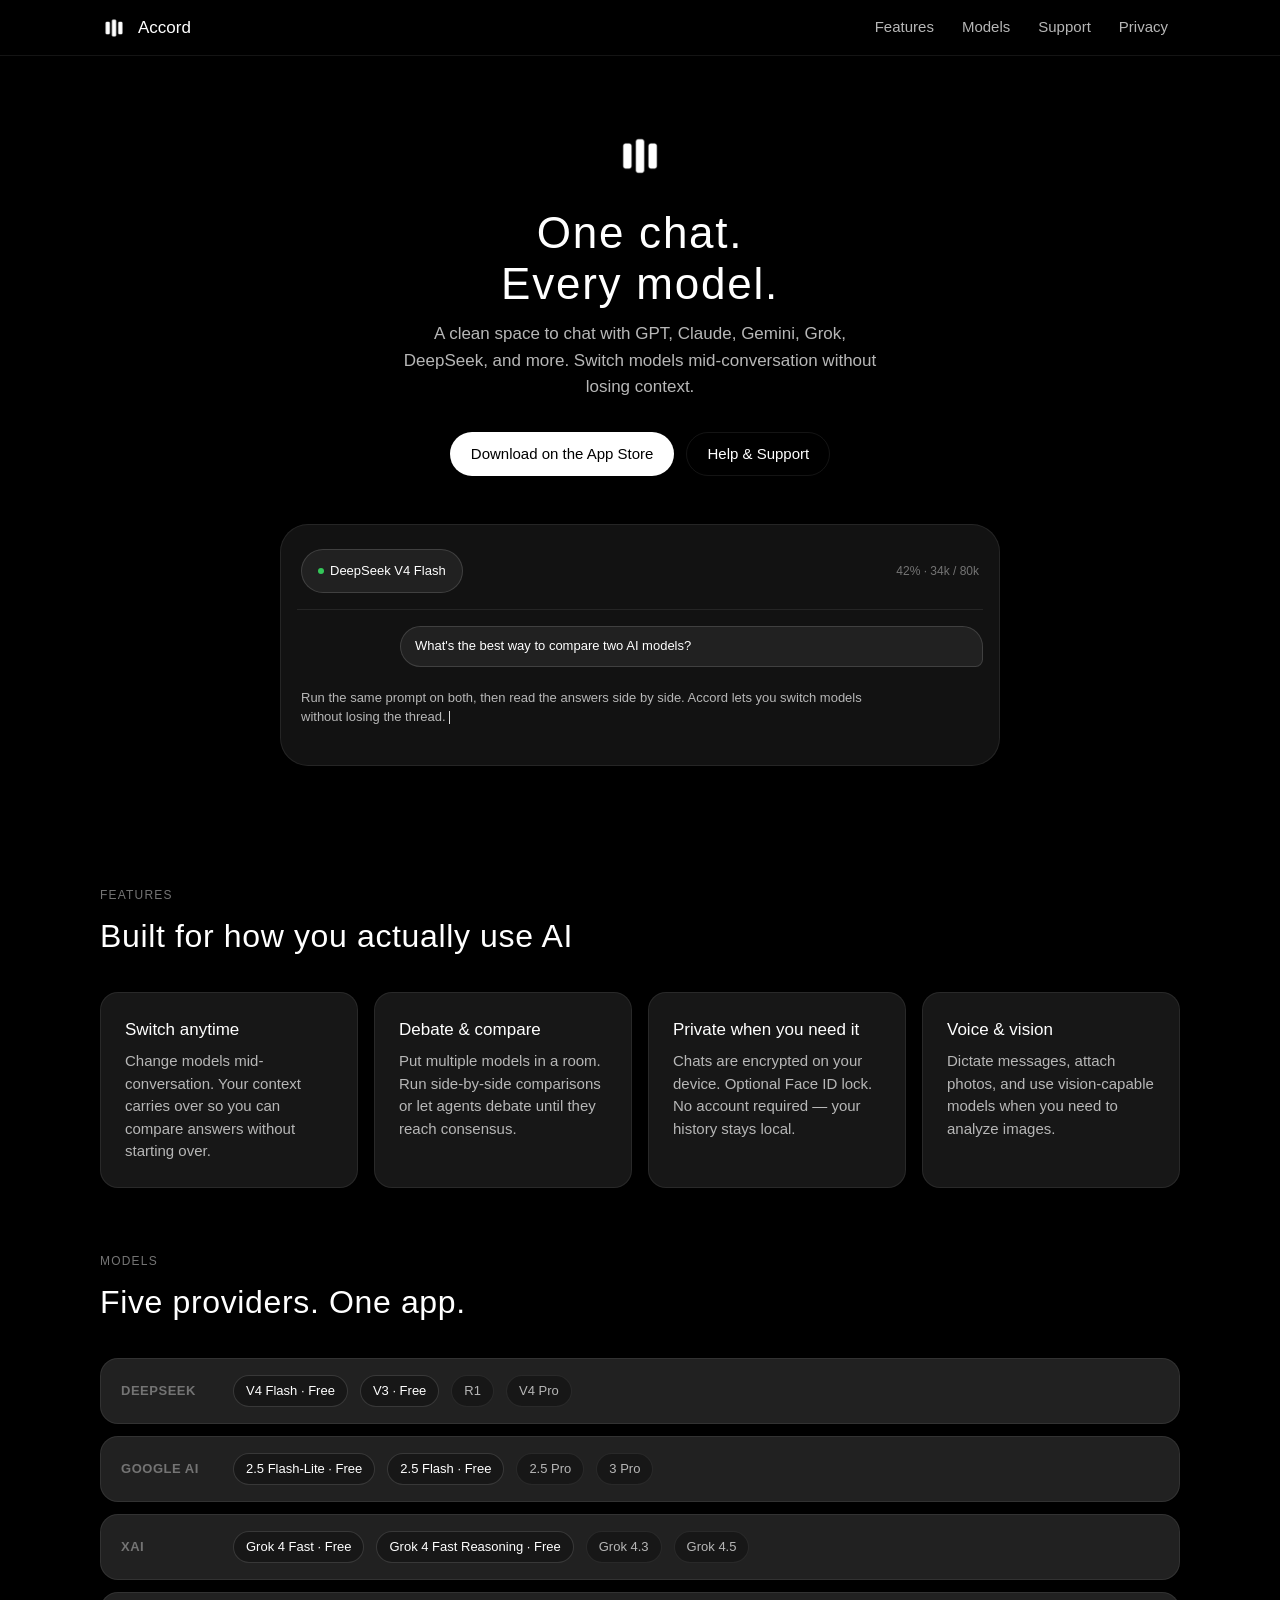
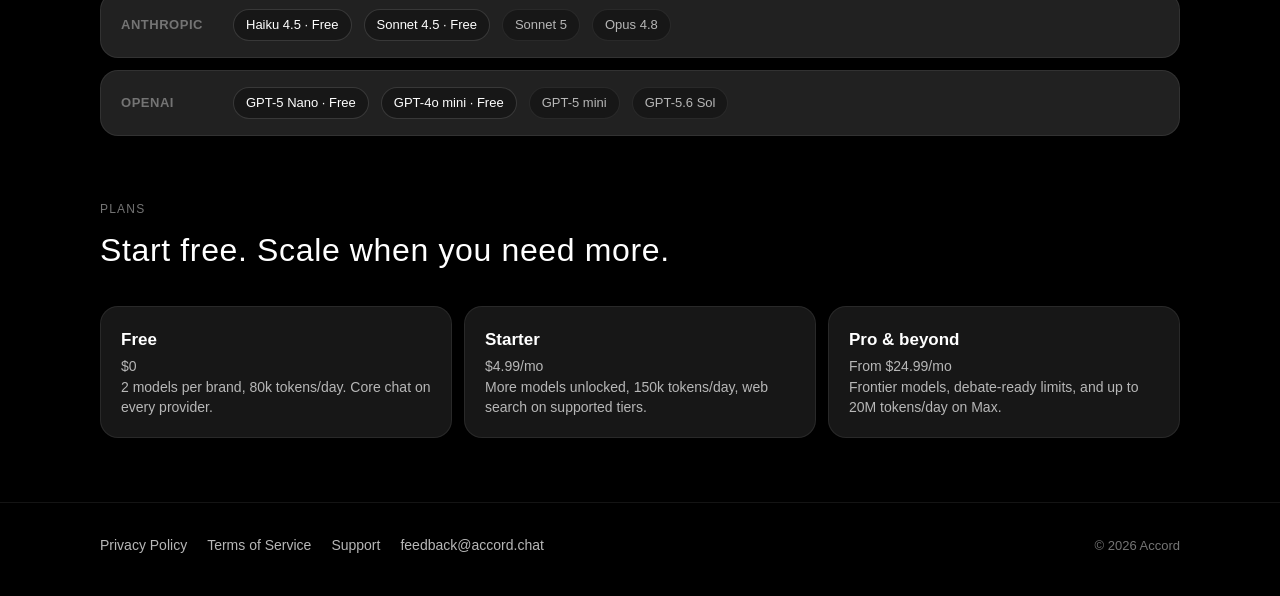
==== index.html @ 6c3871fc "Add files via upload" ====
<!DOCTYPE html>
<html lang="en">
<head>
  <meta charset="UTF-8">
  <meta name="viewport" content="width=device-width, initial-scale=1.0">
  <meta name="description" content="Accord — a clean space to chat with the world's best AI models. GPT, Claude, Gemini, Grok, DeepSeek and more.">
  <meta name="theme-color" content="#000000">
  <title>Accord — Multi-Model AI Chat</title>
  <link rel="icon" href="logo.png" type="image/png">
  <link rel="stylesheet" href="styles.css">
</head>
<body>
  <div class="page">
    <header class="site-header">
      <div class="container site-header__inner">
        <a href="index.html" class="brand">
          <img src="logo.png" alt="" width="28" height="28">
          <span>Accord</span>
        </a>
        <button class="nav-toggle" type="button" aria-expanded="false" aria-controls="site-nav">
          <span></span>
          <span class="sr-only">Menu</span>
        </button>
        <nav id="site-nav" class="site-nav" aria-label="Main">
          <a href="#features">Features</a>
          <a href="#models">Models</a>
          <a href="support.html">Support</a>
          <a href="privacy.html">Privacy</a>
        </nav>
      </div>
    </header>

    <main>
      <section class="hero">
        <div class="container">
          <img class="hero__logo reveal" src="logo.png" alt="Accord" width="56" height="56">
          <h1 class="reveal">One chat.<br>Every model.</h1>
          <p class="hero__subtitle reveal">
            A clean space to chat with GPT, Claude, Gemini, Grok, DeepSeek, and more.
            Switch models mid-conversation without losing context.
          </p>
          <div class="hero__actions reveal">
            <!-- Replace href with your App Store URL when live -->
            <a class="btn btn--primary" href="#" id="app-store-link">Download on the App Store</a>
            <a class="btn btn--ghost" href="support.html">Help &amp; Support</a>
          </div>

          <div class="chat-preview reveal" aria-hidden="true">
            <div class="chat-preview__header">
              <span class="model-pill" id="demo-pill">
                <span class="model-pill__dot"></span>
                <span id="demo-model">DeepSeek V4 Flash</span>
              </span>
              <span style="font-size:12px;color:var(--text-tertiary)">42% · 34k / 80k</span>
            </div>
            <div class="bubble bubble--user">What's the best way to compare two AI models?</div>
            <div class="bubble bubble--ai">
              Run the same prompt on both, then read the answers side by side.
              Accord lets you switch models without losing the thread.
              <span class="cursor"></span>
            </div>
          </div>
        </div>
      </section>

      <section class="section" id="features">
        <div class="container">
          <p class="section__label reveal">Features</p>
          <h2 class="reveal">Built for how you actually use AI</h2>
          <div class="feature-grid">
            <article class="feature-card card reveal">
              <h3>Switch anytime</h3>
              <p>Change models mid-conversation. Your context carries over so you can compare answers without starting over.</p>
            </article>
            <article class="feature-card card reveal">
              <h3>Debate &amp; compare</h3>
              <p>Put multiple models in a room. Run side-by-side comparisons or let agents debate until they reach consensus.</p>
            </article>
            <article class="feature-card card reveal">
              <h3>Private when you need it</h3>
              <p>Chats are encrypted on your device. Optional Face ID lock. No account required — your history stays local.</p>
            </article>
            <article class="feature-card card reveal">
              <h3>Voice &amp; vision</h3>
              <p>Dictate messages, attach photos, and use vision-capable models when you need to analyze images.</p>
            </article>
          </div>
        </div>
      </section>

      <section class="section" id="models" style="padding-top:0">
        <div class="container">
          <p class="section__label reveal">Models</p>
          <h2 class="reveal">Five providers. One app.</h2>
          <div class="brand-grid reveal" id="brand-grid">
            <!-- populated by main.js -->
          </div>
        </div>
      </section>

      <section class="section" id="plans" style="padding-top:0">
        <div class="container">
          <p class="section__label reveal">Plans</p>
          <h2 class="reveal">Start free. Scale when you need more.</h2>
          <div class="tier-grid">
            <article class="tier-card card reveal">
              <h3>Free</h3>
              <p class="tier-card__price">$0</p>
              <p>2 models per brand, 80k tokens/day. Core chat on every provider.</p>
            </article>
            <article class="tier-card card reveal">
              <h3>Starter</h3>
              <p class="tier-card__price">$4.99/mo</p>
              <p>More models unlocked, 150k tokens/day, web search on supported tiers.</p>
            </article>
            <article class="tier-card card reveal">
              <h3>Pro &amp; beyond</h3>
              <p class="tier-card__price">From $24.99/mo</p>
              <p>Frontier models, debate-ready limits, and up to 20M tokens/day on Max.</p>
            </article>
          </div>
        </div>
      </section>
    </main>

    <footer class="site-footer">
      <div class="container site-footer__inner">
        <nav class="site-footer__links" aria-label="Legal">
          <a href="privacy.html">Privacy Policy</a>
          <a href="terms.html">Terms of Service</a>
          <a href="support.html">Support</a>
          <a href="mailto:feedback@accord.chat">feedback@accord.chat</a>
        </nav>
        <p class="site-footer__copy">&copy; <span id="year"></span> Accord</p>
      </div>
    </footer>
  </div>

  <script src="main.js"></script>
</body>
</html>
---- styles.css ----
/* Accord — matches AppTheme.swift surface system */

:root {
  --bg: #000000;
  --surface: #171717;
  --surface-elevated: #212121;
  --composer: #1a1a1a;
  --menu-dimmed: #121212;

  --text-primary: #ffffff;
  --text-secondary: #b7b7b7;
  --text-tertiary: #747474;
  --placeholder: #8c8c8c;
  --selection-blue: rgba(138, 180, 248, 0.72);
  --save-green: #34c759;

  --border: rgba(255, 255, 255, 0.18);
  --glass-border: rgba(255, 255, 255, 0.14);
  --divider: rgba(255, 255, 255, 0.1);
  --hairline: rgba(255, 255, 255, 0.08);

  --radius-sm: 18px;
  --radius-md: 22px;
  --radius-lg: 28px;
  --radius-pill: 999px;
  --radius-composer: 30px;

  --grid: 8px;
  --max-width: 720px;
  --page-width: 1080px;

  --font: -apple-system, BlinkMacSystemFont, "SF Pro Text", "Segoe UI", Roboto, Helvetica, Arial, sans-serif;
  --font-display: -apple-system, BlinkMacSystemFont, "SF Pro Display", "Segoe UI", Roboto, Helvetica, Arial, sans-serif;
  --font-rounded: -apple-system, BlinkMacSystemFont, "SF Pro Rounded", "SF Pro Text", sans-serif;

  --ease: cubic-bezier(0.25, 0.1, 0.25, 1);
  --duration: 0.2s;
}

*,
*::before,
*::after {
  box-sizing: border-box;
}

html {
  scroll-behavior: smooth;
  -webkit-text-size-adjust: 100%;
}

body {
  margin: 0;
  font-family: var(--font);
  font-size: 17px;
  line-height: 1.5;
  color: var(--text-primary);
  background: var(--bg);
  -webkit-font-smoothing: antialiased;
}

img {
  max-width: 100%;
  height: auto;
  display: block;
}

a {
  color: var(--text-secondary);
  text-decoration: none;
  transition: color var(--duration) var(--ease);
}

a:hover {
  color: var(--text-primary);
}

.sr-only {
  position: absolute;
  width: 1px;
  height: 1px;
  padding: 0;
  margin: -1px;
  overflow: hidden;
  clip: rect(0, 0, 0, 0);
  white-space: nowrap;
  border: 0;
}

/* Layout */

.page {
  min-height: 100vh;
  display: flex;
  flex-direction: column;
}

.container {
  width: min(100% - 32px, var(--page-width));
  margin-inline: auto;
}

.container--narrow {
  width: min(100% - 32px, var(--max-width));
  margin-inline: auto;
}

/* Glass surfaces */

.glass {
  background: linear-gradient(
    180deg,
    rgba(255, 255, 255, 0.06) 0%,
    rgba(255, 255, 255, 0.02) 100%
  );
  border: 1px solid var(--glass-border);
  backdrop-filter: blur(20px);
  -webkit-backdrop-filter: blur(20px);
}

.card {
  background: var(--surface);
  border: 1px solid var(--hairline);
  border-radius: var(--radius-sm);
}

.card--elevated {
  background: var(--surface-elevated);
}

.hairline {
  height: 1px;
  background: var(--hairline);
  border: none;
  margin: 0;
}

/* Header */

.site-header {
  position: sticky;
  top: 0;
  z-index: 100;
  height: 56px;
  background: var(--bg);
  border-bottom: 1px solid var(--hairline);
}

.site-header__inner {
  height: 100%;
  display: flex;
  align-items: center;
  justify-content: space-between;
  gap: 16px;
}

.brand {
  display: flex;
  align-items: center;
  gap: 10px;
  color: var(--text-primary);
  font-weight: 400;
  font-size: 17px;
}

.brand img {
  width: 28px;
  height: 28px;
  border-radius: 8px;
}

.site-nav {
  display: flex;
  align-items: center;
  gap: 4px;
}

.site-nav a {
  font-size: 15px;
  padding: 8px 12px;
  border-radius: var(--radius-pill);
}

.site-nav a.is-active {
  color: var(--text-primary);
  background: var(--surface-elevated);
}

.nav-toggle {
  display: none;
  width: 44px;
  height: 44px;
  border: none;
  border-radius: 50%;
  background: var(--surface-elevated);
  color: var(--text-primary);
  cursor: pointer;
  align-items: center;
  justify-content: center;
}

.nav-toggle span {
  display: block;
  width: 16px;
  height: 1.5px;
  background: currentColor;
  position: relative;
}

.nav-toggle span::before,
.nav-toggle span::after {
  content: "";
  position: absolute;
  left: 0;
  width: 100%;
  height: 1.5px;
  background: currentColor;
}

.nav-toggle span::before { top: -5px; }
.nav-toggle span::after { top: 5px; }

/* Buttons */

.btn {
  display: inline-flex;
  align-items: center;
  justify-content: center;
  gap: 8px;
  min-height: 44px;
  padding: 0 20px;
  font-family: var(--font);
  font-size: 15px;
  font-weight: 500;
  color: var(--text-primary);
  background: var(--surface-elevated);
  border: 1px solid var(--glass-border);
  border-radius: var(--radius-pill);
  cursor: pointer;
  transition: transform var(--duration) var(--ease), opacity var(--duration) var(--ease);
}

.btn:hover {
  color: var(--text-primary);
  transform: scale(0.98);
}

.btn--primary {
  background: var(--text-primary);
  color: var(--bg);
  border-color: transparent;
}

.btn--primary:hover {
  color: var(--bg);
  opacity: 0.92;
}

.btn--ghost {
  background: transparent;
  border-color: var(--hairline);
}

/* Hero */

.hero {
  padding: 72px 0 56px;
  text-align: center;
}

.hero__logo {
  width: 56px;
  height: 56px;
  margin: 0 auto 24px;
  border-radius: 14px;
  box-shadow: 0 24px 48px rgba(0, 0, 0, 0.45);
}

.hero h1 {
  margin: 0 0 12px;
  font-family: var(--font-display);
  font-size: clamp(2rem, 5vw, 2.75rem);
  font-weight: 400;
  letter-spacing: 0.04em;
  line-height: 1.15;
}

.hero__subtitle {
  margin: 0 auto 32px;
  max-width: 28em;
  font-size: 17px;
  color: var(--text-secondary);
  line-height: 1.55;
}

.hero__actions {
  display: flex;
  flex-wrap: wrap;
  gap: 12px;
  justify-content: center;
  margin-bottom: 48px;
}

/* Chat preview mock */

.chat-preview {
  max-width: var(--max-width);
  margin: 0 auto;
  padding: 16px;
  border-radius: var(--radius-lg);
  background: var(--menu-dimmed);
  border: 1px solid var(--hairline);
  text-align: left;
}

.chat-preview__header {
  display: flex;
  align-items: center;
  justify-content: space-between;
  padding: 8px 4px 16px;
  border-bottom: 1px solid var(--hairline);
  margin-bottom: 16px;
}

.model-pill {
  display: inline-flex;
  align-items: center;
  gap: 6px;
  height: 44px;
  padding: 0 16px;
  font-size: 13px;
  color: var(--text-primary);
  background: var(--surface-elevated);
  border: 1px solid var(--glass-border);
  border-radius: var(--radius-pill);
}

.model-pill__dot {
  width: 6px;
  height: 6px;
  border-radius: 50%;
  background: var(--save-green);
}

.bubble {
  max-width: 85%;
  padding: 10px 14px;
  margin-bottom: 12px;
  font-size: 13px;
  line-height: 1.45;
}

.bubble--user {
  margin-left: auto;
  background: var(--surface-elevated);
  border: 1px solid var(--glass-border);
  border-radius: 22px 22px 8px 22px;
  color: var(--text-primary);
}

.bubble--ai {
  margin-right: auto;
  color: var(--text-secondary);
  padding-left: 4px;
}

.bubble--ai .cursor {
  display: inline-block;
  width: 1px;
  height: 1em;
  background: rgba(255, 255, 255, 0.85);
  vertical-align: text-bottom;
  animation: blink 1.06s ease-in-out infinite;
}

@keyframes blink {
  0%, 45% { opacity: 1; }
  50%, 100% { opacity: 0.12; }
}

/* Sections */

.section {
  padding: 64px 0;
}

.section__label {
  margin: 0 0 8px;
  font-size: 12px;
  font-weight: 400;
  letter-spacing: 1.2px;
  text-transform: uppercase;
  color: var(--text-tertiary);
}

.section h2 {
  margin: 0 0 32px;
  font-family: var(--font-display);
  font-size: clamp(1.5rem, 3vw, 2rem);
  font-weight: 400;
  letter-spacing: 0.02em;
}

.feature-grid {
  display: grid;
  grid-template-columns: repeat(auto-fit, minmax(240px, 1fr));
  gap: 16px;
}

.feature-card {
  padding: 24px;
}

.feature-card h3 {
  margin: 0 0 8px;
  font-size: 17px;
  font-weight: 500;
}

.feature-card p {
  margin: 0;
  font-size: 15px;
  color: var(--text-secondary);
  line-height: 1.5;
}

/* Models */

.brand-grid {
  display: grid;
  gap: 12px;
}

.brand-row {
  display: flex;
  flex-wrap: wrap;
  align-items: center;
  gap: 12px;
  padding: 16px 20px;
  border-radius: var(--radius-sm);
}

.brand-row__name {
  min-width: 100px;
  font-size: 13px;
  font-weight: 600;
  letter-spacing: 0.04em;
  color: var(--text-tertiary);
  text-transform: uppercase;
}

.chip {
  display: inline-flex;
  align-items: center;
  height: 32px;
  padding: 0 12px;
  font-size: 13px;
  color: var(--text-secondary);
  background: var(--surface);
  border: 1px solid var(--hairline);
  border-radius: var(--radius-pill);
  transition: border-color var(--duration) var(--ease), color var(--duration) var(--ease);
}

.chip--free {
  color: var(--text-primary);
  border-color: var(--glass-border);
}

.brand-row:hover .chip {
  border-color: var(--glass-border);
}

/* Tiers */

.tier-grid {
  display: grid;
  grid-template-columns: repeat(auto-fit, minmax(200px, 1fr));
  gap: 12px;
}

.tier-card {
  padding: 20px;
}

.tier-card h3 {
  margin: 0 0 4px;
  font-size: 17px;
}

.tier-card__price {
  margin: 0 0 12px;
  font-size: 13px;
  color: var(--text-tertiary);
}

.tier-card p {
  margin: 0;
  font-size: 14px;
  color: var(--text-secondary);
  line-height: 1.45;
}

/* Legal pages */

.legal-page {
  padding: 48px 0 80px;
}

.legal-page h1 {
  margin: 0 0 8px;
  font-family: var(--font-display);
  font-size: 2rem;
  font-weight: 400;
  letter-spacing: 0.02em;
}

.legal-page__meta {
  margin: 0 0 40px;
  font-size: 13px;
  color: var(--text-tertiary);
}

.legal-section {
  margin-bottom: 32px;
}

.legal-section h2 {
  margin: 0 0 10px;
  font-size: 17px;
  font-weight: 600;
}

.legal-section p {
  margin: 0 0 12px;
  font-size: 15px;
  color: var(--text-secondary);
  line-height: 1.55;
  white-space: pre-line;
}

.legal-section ul {
  margin: 0 0 12px;
  padding-left: 1.25em;
  font-size: 15px;
  color: var(--text-secondary);
  line-height: 1.55;
}

/* Footer */

.site-footer {
  margin-top: auto;
  padding: 32px 0 40px;
  border-top: 1px solid var(--hairline);
}

.site-footer__inner {
  display: flex;
  flex-wrap: wrap;
  align-items: center;
  justify-content: space-between;
  gap: 16px;
}

.site-footer__links {
  display: flex;
  flex-wrap: wrap;
  gap: 8px 20px;
}

.site-footer__links a {
  font-size: 14px;
}

.site-footer__copy {
  margin: 0;
  font-size: 13px;
  color: var(--text-tertiary);
}

/* Reveal animation */

.reveal {
  opacity: 0;
  transform: translateY(16px);
  transition: opacity 0.5s var(--ease), transform 0.5s var(--ease);
}

.reveal.is-visible {
  opacity: 1;
  transform: none;
}

/* Mobile */

@media (max-width: 720px) {
  .nav-toggle {
    display: inline-flex;
  }

  .site-nav {
    display: none;
    position: absolute;
    top: 56px;
    left: 0;
    right: 0;
    flex-direction: column;
    align-items: stretch;
    padding: 12px 16px 16px;
    background: var(--bg);
    border-bottom: 1px solid var(--hairline);
  }

  .site-nav.is-open {
    display: flex;
  }

  .site-nav a {
    padding: 12px 16px;
  }

  .hero {
    padding-top: 48px;
  }

  .brand-row__name {
    width: 100%;
    margin-bottom: 4px;
  }
}

@media (prefers-reduced-motion: reduce) {
  html { scroll-behavior: auto; }
  .reveal { opacity: 1; transform: none; transition: none; }
  .bubble--ai .cursor { animation: none; }
}
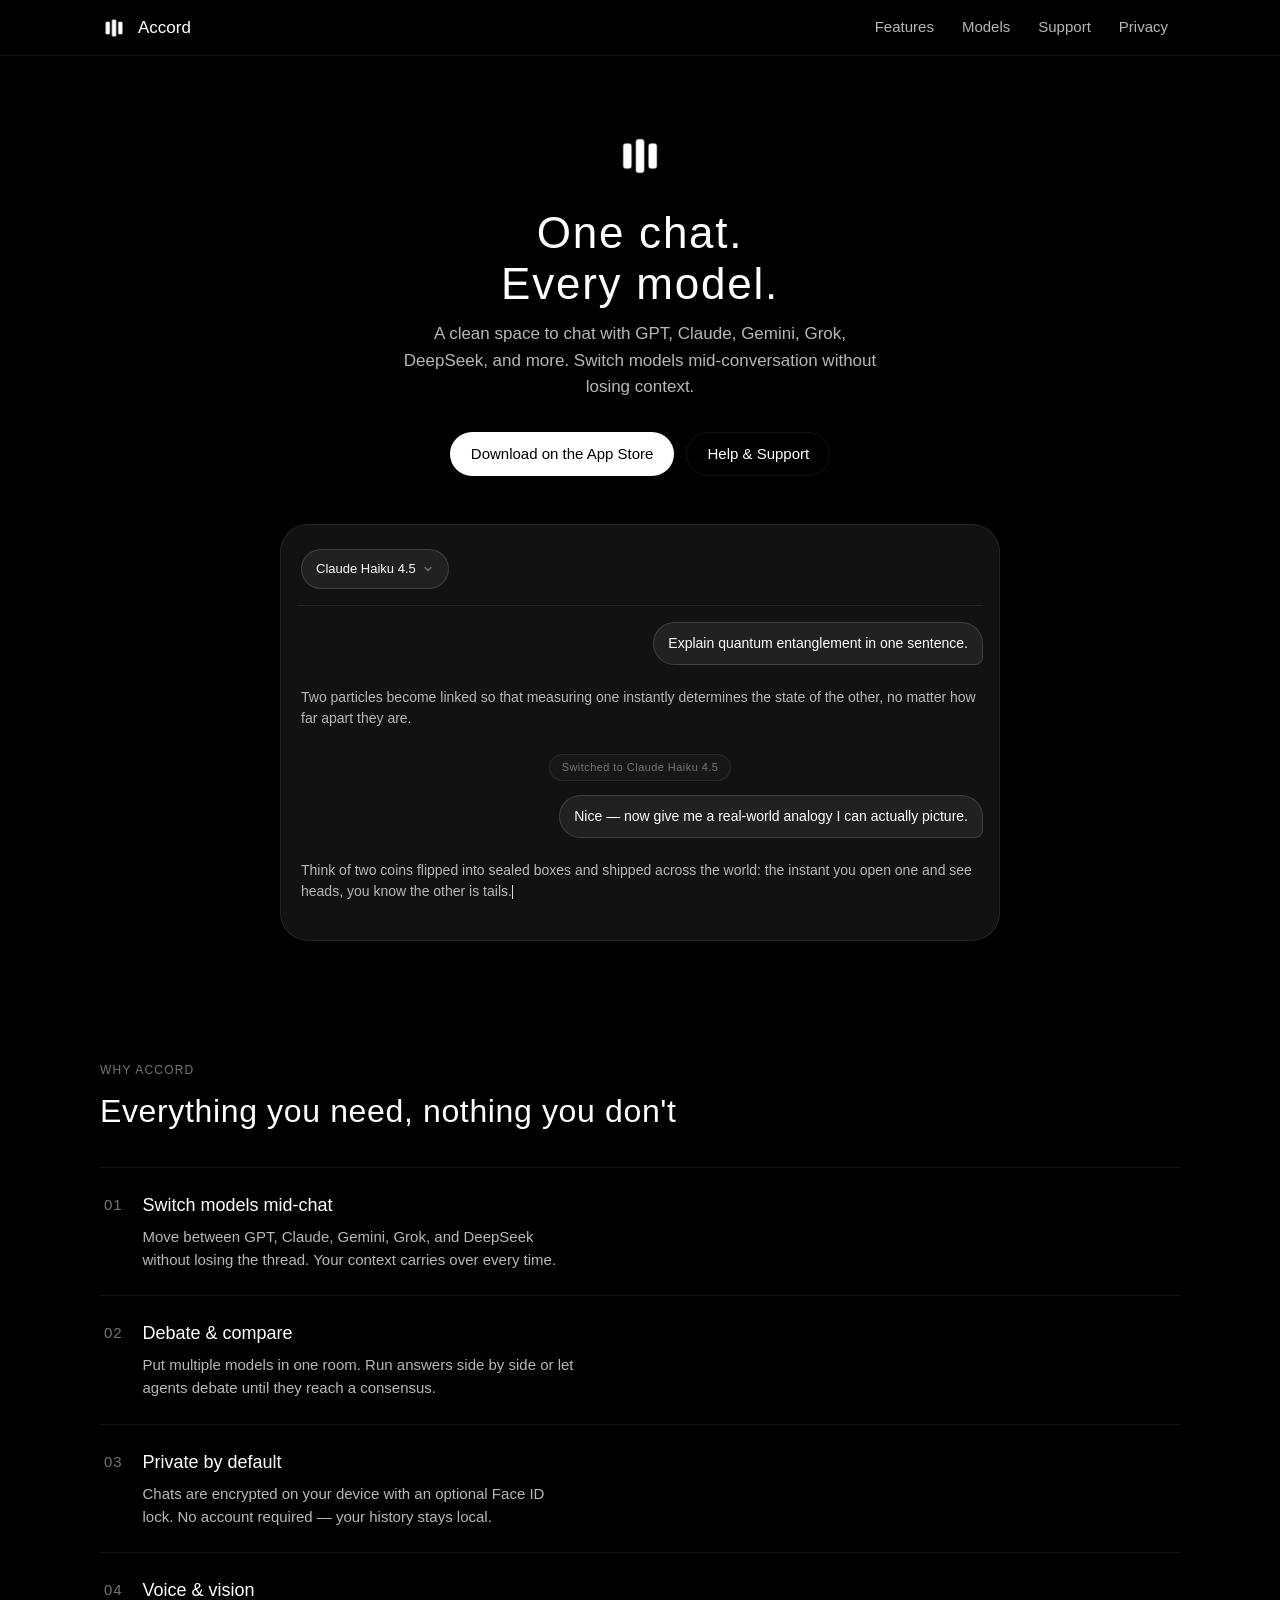
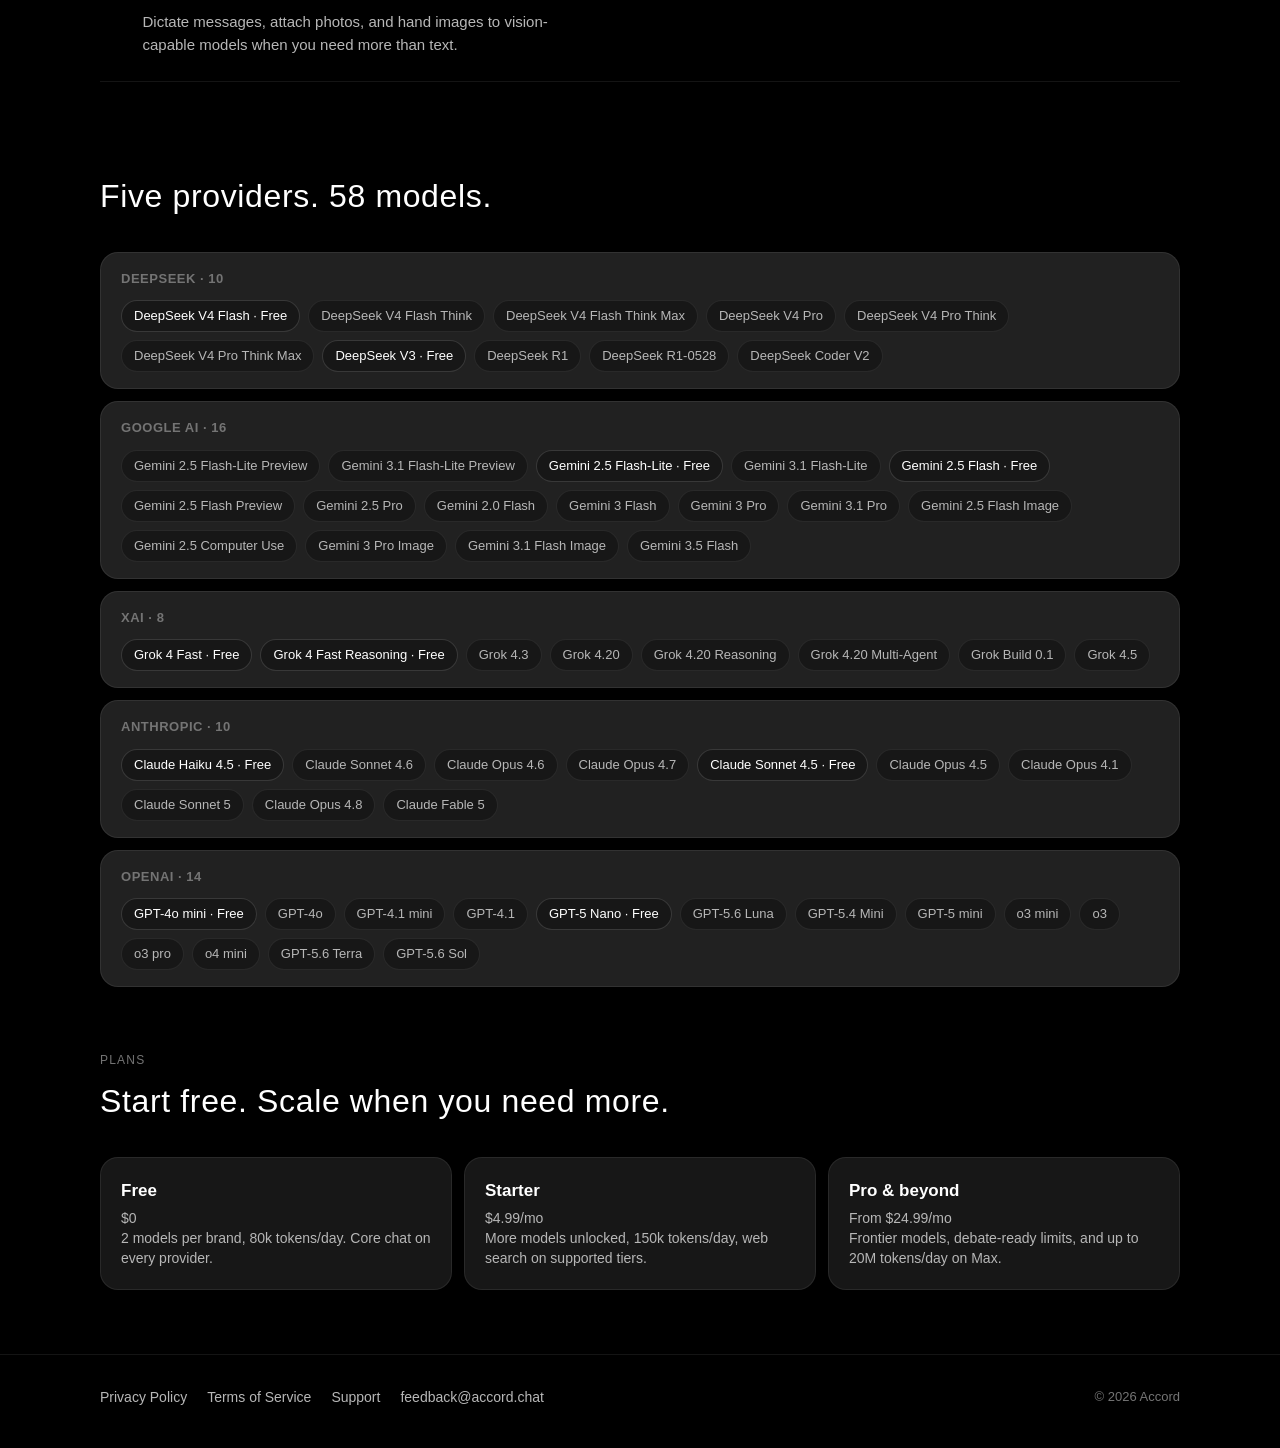
==== commit fd0550d9: "Add files via upload" ====
--- a/index.html
+++ b/index.html
@@ -48,16 +48,18 @@
           <div class="chat-preview reveal" aria-hidden="true">
             <div class="chat-preview__header">
               <span class="model-pill" id="demo-pill">
-                <span class="model-pill__dot"></span>
-                <span id="demo-model">DeepSeek V4 Flash</span>
+                <span id="demo-model">Claude Haiku 4.5</span>
+                <svg width="12" height="12" viewBox="0 0 12 12" fill="none" aria-hidden="true">
+                  <path d="M3 4.5 6 7.5 9 4.5" stroke="currentColor" stroke-width="1.3" stroke-linecap="round" stroke-linejoin="round"/>
+                </svg>
               </span>
-              <span style="font-size:12px;color:var(--text-tertiary)">42% · 34k / 80k</span>
-            </div>
-            <div class="bubble bubble--user">What's the best way to compare two AI models?</div>
-            <div class="bubble bubble--ai">
-              Run the same prompt on both, then read the answers side by side.
-              Accord lets you switch models without losing the thread.
-              <span class="cursor"></span>
+            </div>
+            <div class="chat-thread">
+              <div class="bubble bubble--user">Explain quantum entanglement in one sentence.</div>
+              <div class="bubble bubble--ai">Two particles become linked so that measuring one instantly determines the state of the other, no matter how far apart they are.</div>
+              <div class="chat-switch"><span>Switched to Claude Haiku 4.5</span></div>
+              <div class="bubble bubble--user">Nice — now give me a real-world analogy I can actually picture.</div>
+              <div class="bubble bubble--ai">Think of two coins flipped into sealed boxes and shipped across the world: the instant you open one and see heads, you know the other is tails.<span class="cursor"></span></div>
             </div>
           </div>
         </div>
@@ -65,35 +67,135 @@
 
       <section class="section" id="features">
         <div class="container">
-          <p class="section__label reveal">Features</p>
-          <h2 class="reveal">Built for how you actually use AI</h2>
-          <div class="feature-grid">
-            <article class="feature-card card reveal">
-              <h3>Switch anytime</h3>
-              <p>Change models mid-conversation. Your context carries over so you can compare answers without starting over.</p>
-            </article>
-            <article class="feature-card card reveal">
-              <h3>Debate &amp; compare</h3>
-              <p>Put multiple models in a room. Run side-by-side comparisons or let agents debate until they reach consensus.</p>
-            </article>
-            <article class="feature-card card reveal">
-              <h3>Private when you need it</h3>
-              <p>Chats are encrypted on your device. Optional Face ID lock. No account required — your history stays local.</p>
-            </article>
-            <article class="feature-card card reveal">
-              <h3>Voice &amp; vision</h3>
-              <p>Dictate messages, attach photos, and use vision-capable models when you need to analyze images.</p>
-            </article>
-          </div>
+          <p class="section__label reveal">Why Accord</p>
+          <h2 class="reveal">Everything you need, nothing you don't</h2>
+          <ol class="feature-list">
+            <li class="feature-item reveal">
+              <span class="feature-item__num">01</span>
+              <div class="feature-item__body">
+                <h3>Switch models mid-chat</h3>
+                <p>Move between GPT, Claude, Gemini, Grok, and DeepSeek without losing the thread. Your context carries over every time.</p>
+              </div>
+            </li>
+            <li class="feature-item reveal">
+              <span class="feature-item__num">02</span>
+              <div class="feature-item__body">
+                <h3>Debate &amp; compare</h3>
+                <p>Put multiple models in one room. Run answers side by side or let agents debate until they reach a consensus.</p>
+              </div>
+            </li>
+            <li class="feature-item reveal">
+              <span class="feature-item__num">03</span>
+              <div class="feature-item__body">
+                <h3>Private by default</h3>
+                <p>Chats are encrypted on your device with an optional Face ID lock. No account required — your history stays local.</p>
+              </div>
+            </li>
+            <li class="feature-item reveal">
+              <span class="feature-item__num">04</span>
+              <div class="feature-item__body">
+                <h3>Voice &amp; vision</h3>
+                <p>Dictate messages, attach photos, and hand images to vision-capable models when you need more than text.</p>
+              </div>
+            </li>
+          </ol>
         </div>
       </section>
 
       <section class="section" id="models" style="padding-top:0">
         <div class="container">
           <p class="section__label reveal">Models</p>
-          <h2 class="reveal">Five providers. One app.</h2>
-          <div class="brand-grid reveal" id="brand-grid">
-            <!-- populated by main.js -->
+          <h2 class="reveal">Five providers. 58 models.</h2>
+          <div class="brand-grid" id="brand-grid">
+
+            <div class="brand-row card card--elevated">
+              <span class="brand-row__name">DeepSeek · 10</span>
+              <div class="brand-row__chips">
+                <span class="chip chip--free">DeepSeek V4 Flash · Free</span>
+                <span class="chip">DeepSeek V4 Flash Think</span>
+                <span class="chip">DeepSeek V4 Flash Think Max</span>
+                <span class="chip">DeepSeek V4 Pro</span>
+                <span class="chip">DeepSeek V4 Pro Think</span>
+                <span class="chip">DeepSeek V4 Pro Think Max</span>
+                <span class="chip chip--free">DeepSeek V3 · Free</span>
+                <span class="chip">DeepSeek R1</span>
+                <span class="chip">DeepSeek R1-0528</span>
+                <span class="chip">DeepSeek Coder V2</span>
+              </div>
+            </div>
+
+            <div class="brand-row card card--elevated">
+              <span class="brand-row__name">Google AI · 16</span>
+              <div class="brand-row__chips">
+                <span class="chip">Gemini 2.5 Flash-Lite Preview</span>
+                <span class="chip">Gemini 3.1 Flash-Lite Preview</span>
+                <span class="chip chip--free">Gemini 2.5 Flash-Lite · Free</span>
+                <span class="chip">Gemini 3.1 Flash-Lite</span>
+                <span class="chip chip--free">Gemini 2.5 Flash · Free</span>
+                <span class="chip">Gemini 2.5 Flash Preview</span>
+                <span class="chip">Gemini 2.5 Pro</span>
+                <span class="chip">Gemini 2.0 Flash</span>
+                <span class="chip">Gemini 3 Flash</span>
+                <span class="chip">Gemini 3 Pro</span>
+                <span class="chip">Gemini 3.1 Pro</span>
+                <span class="chip">Gemini 2.5 Flash Image</span>
+                <span class="chip">Gemini 2.5 Computer Use</span>
+                <span class="chip">Gemini 3 Pro Image</span>
+                <span class="chip">Gemini 3.1 Flash Image</span>
+                <span class="chip">Gemini 3.5 Flash</span>
+              </div>
+            </div>
+
+            <div class="brand-row card card--elevated">
+              <span class="brand-row__name">xAI · 8</span>
+              <div class="brand-row__chips">
+                <span class="chip chip--free">Grok 4 Fast · Free</span>
+                <span class="chip chip--free">Grok 4 Fast Reasoning · Free</span>
+                <span class="chip">Grok 4.3</span>
+                <span class="chip">Grok 4.20</span>
+                <span class="chip">Grok 4.20 Reasoning</span>
+                <span class="chip">Grok 4.20 Multi-Agent</span>
+                <span class="chip">Grok Build 0.1</span>
+                <span class="chip">Grok 4.5</span>
+              </div>
+            </div>
+
+            <div class="brand-row card card--elevated">
+              <span class="brand-row__name">Anthropic · 10</span>
+              <div class="brand-row__chips">
+                <span class="chip chip--free">Claude Haiku 4.5 · Free</span>
+                <span class="chip">Claude Sonnet 4.6</span>
+                <span class="chip">Claude Opus 4.6</span>
+                <span class="chip">Claude Opus 4.7</span>
+                <span class="chip chip--free">Claude Sonnet 4.5 · Free</span>
+                <span class="chip">Claude Opus 4.5</span>
+                <span class="chip">Claude Opus 4.1</span>
+                <span class="chip">Claude Sonnet 5</span>
+                <span class="chip">Claude Opus 4.8</span>
+                <span class="chip">Claude Fable 5</span>
+              </div>
+            </div>
+
+            <div class="brand-row card card--elevated">
+              <span class="brand-row__name">OpenAI · 14</span>
+              <div class="brand-row__chips">
+                <span class="chip chip--free">GPT-4o mini · Free</span>
+                <span class="chip">GPT-4o</span>
+                <span class="chip">GPT-4.1 mini</span>
+                <span class="chip">GPT-4.1</span>
+                <span class="chip chip--free">GPT-5 Nano · Free</span>
+                <span class="chip">GPT-5.6 Luna</span>
+                <span class="chip">GPT-5.4 Mini</span>
+                <span class="chip">GPT-5 mini</span>
+                <span class="chip">o3 mini</span>
+                <span class="chip">o3</span>
+                <span class="chip">o3 pro</span>
+                <span class="chip">o4 mini</span>
+                <span class="chip">GPT-5.6 Terra</span>
+                <span class="chip">GPT-5.6 Sol</span>
+              </div>
+            </div>
+
           </div>
         </div>
       </section>
--- a/styles.css
+++ b/styles.css
@@ -325,32 +325,39 @@
   display: inline-flex;
   align-items: center;
   gap: 6px;
-  height: 44px;
-  padding: 0 16px;
+  height: 40px;
+  padding: 0 14px;
   font-size: 13px;
+  font-weight: 500;
   color: var(--text-primary);
   background: var(--surface-elevated);
   border: 1px solid var(--glass-border);
   border-radius: var(--radius-pill);
 }
 
-.model-pill__dot {
-  width: 6px;
-  height: 6px;
-  border-radius: 50%;
-  background: var(--save-green);
+.model-pill svg {
+  color: var(--text-tertiary);
+}
+
+.chat-thread {
+  display: flex;
+  flex-direction: column;
 }
 
 .bubble {
-  max-width: 85%;
+  max-width: 82%;
+  width: fit-content;
   padding: 10px 14px;
   margin-bottom: 12px;
-  font-size: 13px;
-  line-height: 1.45;
+  font-size: 14px;
+  line-height: 1.5;
+  overflow-wrap: break-word;
+  word-break: break-word;
+  hyphens: auto;
 }
 
 .bubble--user {
-  margin-left: auto;
+  align-self: flex-end;
   background: var(--surface-elevated);
   border: 1px solid var(--glass-border);
   border-radius: 22px 22px 8px 22px;
@@ -358,9 +365,27 @@
 }
 
 .bubble--ai {
-  margin-right: auto;
+  align-self: flex-start;
+  max-width: 100%;
   color: var(--text-secondary);
   padding-left: 4px;
+  padding-right: 4px;
+}
+
+.chat-switch {
+  align-self: center;
+  margin: 2px 0 14px;
+}
+
+.chat-switch span {
+  display: inline-block;
+  padding: 4px 12px;
+  font-size: 11px;
+  letter-spacing: 0.04em;
+  color: var(--text-tertiary);
+  background: var(--surface);
+  border: 1px solid var(--hairline);
+  border-radius: var(--radius-pill);
 }
 
 .bubble--ai .cursor {
@@ -400,27 +425,48 @@
   letter-spacing: 0.02em;
 }
 
-.feature-grid {
-  display: grid;
-  grid-template-columns: repeat(auto-fit, minmax(240px, 1fr));
-  gap: 16px;
-}
-
-.feature-card {
-  padding: 24px;
-}
-
-.feature-card h3 {
-  margin: 0 0 8px;
-  font-size: 17px;
+.feature-list {
+  list-style: none;
+  margin: 0;
+  padding: 0;
+  border-top: 1px solid var(--hairline);
+}
+
+.feature-item {
+  display: flex;
+  align-items: flex-start;
+  gap: 20px;
+  padding: 24px 4px;
+  border-bottom: 1px solid var(--hairline);
+  transition: padding-left var(--duration) var(--ease);
+}
+
+.feature-item:hover {
+  padding-left: 12px;
+}
+
+.feature-item__num {
+  flex-shrink: 0;
+  font-family: var(--font-display);
+  font-size: 15px;
   font-weight: 500;
-}
-
-.feature-card p {
+  color: var(--text-tertiary);
+  padding-top: 2px;
+  letter-spacing: 0.06em;
+}
+
+.feature-item__body h3 {
+  margin: 0 0 6px;
+  font-size: 18px;
+  font-weight: 500;
+}
+
+.feature-item__body p {
   margin: 0;
   font-size: 15px;
   color: var(--text-secondary);
-  line-height: 1.5;
+  line-height: 1.55;
+  max-width: 52ch;
 }
 
 /* Models */
@@ -433,19 +479,28 @@
 .brand-row {
   display: flex;
   flex-wrap: wrap;
-  align-items: center;
-  gap: 12px;
+  align-items: flex-start;
+  gap: 10px 12px;
   padding: 16px 20px;
   border-radius: var(--radius-sm);
 }
 
 .brand-row__name {
-  min-width: 100px;
+  flex: 0 0 100%;
   font-size: 13px;
   font-weight: 600;
   letter-spacing: 0.04em;
   color: var(--text-tertiary);
   text-transform: uppercase;
+  margin-bottom: 2px;
+}
+
+.brand-row__chips {
+  display: flex;
+  flex-wrap: wrap;
+  gap: 8px;
+  flex: 1;
+  min-width: 0;
 }
 
 .chip {
